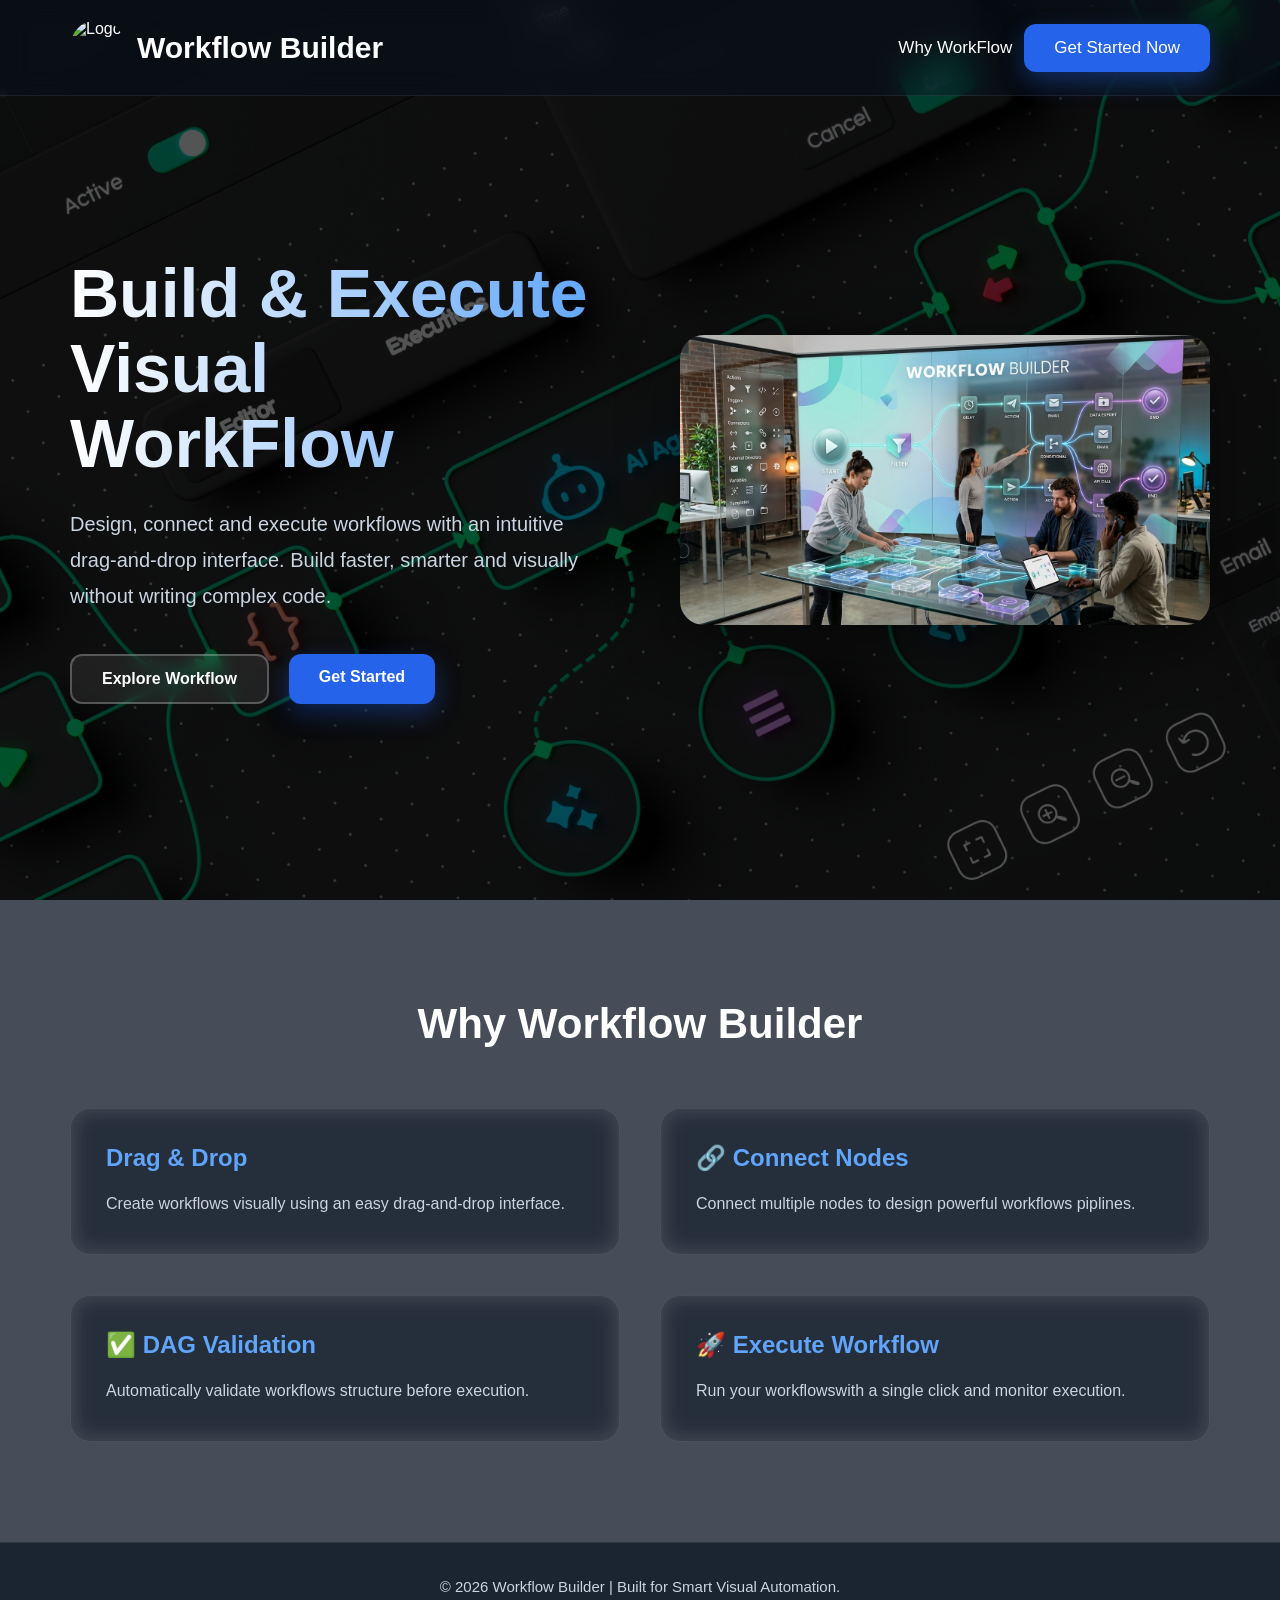
==== home.html @ 84e4da67 "Initial Workflow Builder Assessment" ====
<!DOCTYPE html>
<html lang="en">
<head>
    <meta charset="UTF-8">
    <meta name="viewport" content="width=device-width, initial-scale=1.0">
        <link rel="stylesheet" href="home.css">

    <title>Document</title>
</head>
<body>
    
     <!-- ================= Header ================= -->

<header>

    <div class="brand">

      <img  class="logo"  src="https://encrypted-tbn0.gstatic.com/images?q=tbn:ANd9GcR5YEMVO-rqgr2auzBezqTxSIRI5063aEpB6lmr_4ueyg&s=10" alt="Logo">
      <h2>Workflow Builder</h2>

    </div>

    <nav class="navbar">

        <a href="#why-workflow">Why WorkFlow</a>
        <a href="index.html" class="start-btn">
            Get Started Now
        </a>
    </nav>

</header>

    <!-- ================= Hero Section ================= -->

<section class="hero">

    <div class="hero-content">

        <h1>
            Build & Execute <br>
            Visual WorkFlow
        </h1>

        <p>
            Design, connect and execute workflows with an intuitive
            drag-and-drop interface. Build faster, smarter and
            visually without writing complex code.
        </p>

        <div class="hero-buttons">

            <a href="#why-workflow" class="explore-btn">
                Explore Workflow
            </a>

            <a href="index.html" class="start-btn">
                Get Started
            </a>

        </div>

    </div>

    <div class="hero-image">

        <img src="assets/new.png" alt="hero">

    </div>
</section>

    <!-- ================= Why Workflow ================= -->

<section id="why-workflow">

    <h2>Why Workflow Builder</h2>

    <div class="features">

        <div class="feature-card">
            <h3>Drag & Drop</h3>

            <p>
                Create workflows visually using an easy drag-and-drop interface.
            </p>

        </div>
        
        <div class="feature-card">
            <h3>🔗 Connect Nodes</h3>

            <p>
                Connect multiple nodes to design powerful workflows piplines.
            </p>

        </div>

        <div class="feature-card">
            <h3>✅ DAG Validation</h3>
            
            <p>
                Automatically validate workflows structure before execution.     
            </p>
        </div>

        <div class="feature-card">
            <h3>🚀 Execute Workflow</h3>
            <p>
                Run your workflowswith a single click and monitor execution.
            </p>
        </div>
    </div>

</section>

    <!-- ================= Footer ================= -->

<footer>
    <p>
      © 2026 Workflow Builder | Built for Smart Visual Automation.
    </p>
</footer>

</body>
</html>
---- home.css ----
/* ================= Reset ================= */

*{

    margin: 0;
    padding: 0;
    box-sizing: border-box;

}
html{

    scroll-behavior: smooth;
    
}

/* ================= Body ================= */

body{

    min-height: 100vh;
    font-family: Arial, Helvetica, sans-serif;
    
    color: white;

    background: linear-gradient(rgba(0,0,0,.65), rgba(0,0,0,.65)),
    url(assets/Hero.jpeg);

    background-size: cover;
    background-position: center;
    background-repeat: no-repeat;
    background-attachment: fixed;

}
/* ================= Header ================= */

header{

    display: flex;
    justify-content: space-between;
    align-items: center;

    padding: 20px 70px;

    position: fixed;

    width: 100%;

    top: 0;
    left: 0;

    z-index: 1000;

    background: rgba(8,18,32,0.45);

    backdrop-filter: blur(15px);
    -webkit-backdrop-filter: blur(15px);

    border-bottom: 1px solid rgba(255,255,255,.08);


}


/* ================= Brand ================= */

.brand{

    display: flex;
    align-items: center;
    gap: 12px;

}

.logo{

    width: 55px;
    height: 55px;

    border-radius: 50%;

    object-fit: cover;

}

.brand h2{

    font-size: 30px;
    font-weight: 700;
    color: white;

}

/* ================= Navigation ================= */

.navbar{

    display: flex;
    align-items: center;
    gap: 12px;

}

.navbar a{

    text-decoration: none;

    color: white;

    font-size: 17px;

    font-weight: 500;

    transition: .3s;

}

.navbar a:hover{

    color: #60A5FA;
}


/* ================= Buttons ================= */

.start-btn,
.explore-btn{

    display: inline-block;
    padding: 14px 30px;
    border-radius: 12px;
    text-decoration: none;
    font-size: 16px;
    font-weight: 600;
    transition: all .3s ease;

}
.start-btn{

    background: #2563EB;

    color: white;

    box-shadow: 0 10px 25px rgba(37,99,235,.35);
   
}

.start-btn:hover{

    background: #1D4ED8;

    transform: translateY(-3px);

}

.explore-btn{

    border: 2px solid rgba(255,255,255,.25);

    color: white;

    background: rgba(255,255,255,.08);

    backdrop-filter: blur(8px);

}

.explore-btn:hover{

    background: rgba(255,255,255,.15);

    border-color: rgba(255,255,255,.45);

    transform: translateY(-3px);

}


/* ================= Hero Section ================= */

.hero{

    min-height: 100vh;

    display: flex;

    justify-content: space-between;

    align-items: center;

    padding: 120px 70px 60px;

    gap: 80px;

}

.hero-content{

    flex: 1;
    max-width: 650px;
}

.hero-content h1{

    font-size: 68px;

    font-weight: 800;

    line-height: 1.1;

    margin-bottom: 25px;

    background: linear-gradient(to right, #FFFFFF, #60A5FA);

    -webkit-background-clip:text;

    -webkit-text-fill-color:transparent;

}

.hero-content p{

    max-width: 600px;

    font-size: 20px;

    line-height: 1.8;

    color: #CBD5E1;

    margin-bottom: 40px;

}

.hero-buttons{

    display: flex;

    gap: 20px;

}

/* ================= Hero Image ================= */


.hero-image{

    flex: 1;

    display: flex;

    justify-content: center;

    align-items: center;

}

.hero-image img{

    width: 100%;

    max-width: 580px;

    border-radius: 24px;

    box-shadow: 0 20px 60px rgba(0,0,0,.45);

    transition: .4s;

}

.hero-image img:hover{

    transform: translateY(-10px) scale(1.03);

}
/* ================= Why Workflow ================= */

#why-workflow{

    padding: 100px 70px;

    background: rgba(8,18,32,.75);

    backdrop-filter: blur(10px);

}

#why-workflow h2{

    text-align: center;

    font-size: 42px;

    margin-bottom: 60px;
}

.features{

    display: grid;

    grid-template-columns: repeat(2,1fr);

    gap: 40pX;

}

.feature-card{

    background: rgba(255,255,255,.06);

    border: 1px solid rgba(255,255,255,.08);

    border-radius: 20px;

    padding: 35px;

    backdrop-filter: blur(12px);

    transition: all .35s ease;

    cursor: pointer;

}

.feature-card:hover{

    transform: translateY(-12px);

    background: rgba(37,99,255,.12);

    box-shadow: 0 20px 40px rgba(37,99,235,.25);

}

.feature-card h3{

    font-size: 24px;

    margin-bottom: 18px;

    color: #60A5FA;

}

.feature-card p{

    color: #CBD5E1;

    line-height: 1.8;

    font-size: 16px;

}
/* ================= Feature Cards ================= */

/* ================= Footer ================= */

footer{

    text-align: center;

    padding: 35px;

    background: rgba(8,18,32,.92);

    border-top: 1px solid rgba(255,255,255,.08);
    
}

footer p{

    color: #CBD5E1;

    font-size: 15px;

}
/* ================= Responsive ================= */
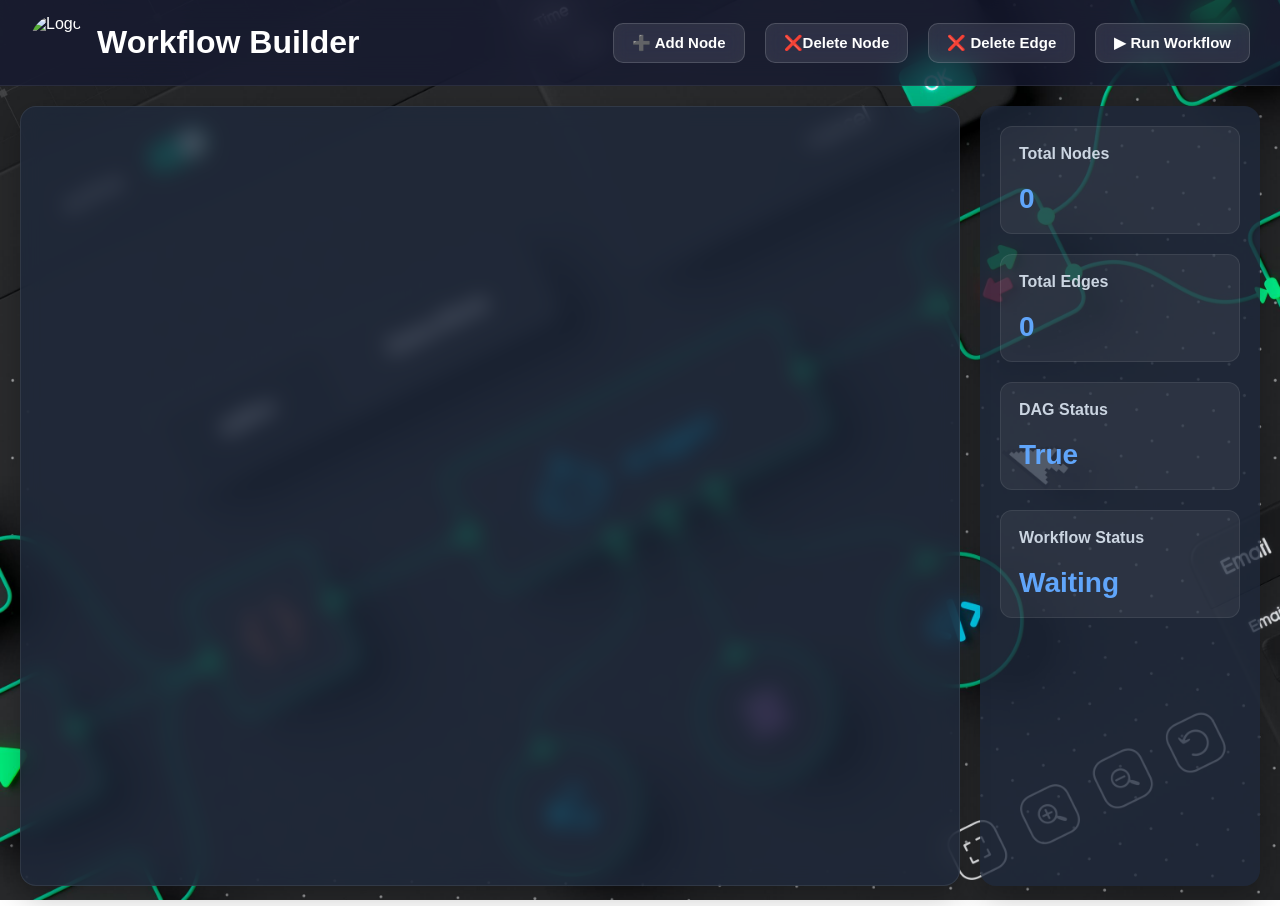
==== commit 84c6c4be: "Set workflow builder as homepage" ====
--- a/home.html
+++ b/home.html
@@ -3,122 +3,86 @@
 <head>
     <meta charset="UTF-8">
     <meta name="viewport" content="width=device-width, initial-scale=1.0">
-        <link rel="stylesheet" href="home.css">
 
-    <title>Document</title>
+    <link rel="stylesheet" href="style.css">
+
+    <title>WorkFlow Builder</title>
 </head>
+
+
 <body>
-    
-     <!-- ================= Header ================= -->
 
-<header>
+    <!-- ================= Header Section ================= -->
+
+  <header>
 
     <div class="brand">
-
-      <img  class="logo"  src="https://encrypted-tbn0.gstatic.com/images?q=tbn:ANd9GcR5YEMVO-rqgr2auzBezqTxSIRI5063aEpB6lmr_4ueyg&s=10" alt="Logo">
-      <h2>Workflow Builder</h2>
+        
+    <img  class="logo"  src="https://encrypted-tbn0.gstatic.com/images?q=tbn:ANd9GcR5YEMVO-rqgr2auzBezqTxSIRI5063aEpB6lmr_4ueyg&s=10" alt="Logo">
+    <h1>Workflow Builder</h1>
 
     </div>
 
-    <nav class="navbar">
+    <div class="toolbar">
 
-        <a href="#why-workflow">Why WorkFlow</a>
-        <a href="index.html" class="start-btn">
-            Get Started Now
-        </a>
-    </nav>
+    <button class="btn" id="add-node-btn">
+        ➕ Add Node
+    </button>
+    <button class="btn" id="delete-node-btn">
+        ❌Delete Node
+    </button>
+    <button class="btn"id="delete-edge-btn">
+        ❌ Delete Edge
+    </button>
+    <button class="btn" id="run-workflow-btn">
+        ▶ Run Workflow
+     </button>
 
-</header>
+    </div>
+    
+  </header> 
 
-    <!-- ================= Hero Section ================= -->
+  <!-- ================= Main Section ================= -->
 
-<section class="hero">
+  <main class="main-content">
 
-    <div class="hero-content">
+    <div id="workflow-canvas">
 
-        <h1>
-            Build & Execute <br>
-            Visual WorkFlow
-        </h1>
+    <svg id="connections"></svg>
 
-        <p>
-            Design, connect and execute workflows with an intuitive
-            drag-and-drop interface. Build faster, smarter and
-            visually without writing complex code.
-        </p>
+    </div>
 
-        <div class="hero-buttons">
 
-            <a href="#why-workflow" class="explore-btn">
-                Explore Workflow
-            </a>
+    <!-- ================= Status Panel ================= -->
 
-            <a href="index.html" class="start-btn">
-                Get Started
-            </a>
+    <div id="status-panel">
 
+        <div class="status-card">
+            <h3>Total Nodes</h3>
+            <span id="node-count">0</span>
+        </div>
+
+        <div class="status-card">
+            <h3>Total Edges</h3>
+            <span id="edge-count">0</span>
+        </div>
+
+        <div class="status-card">
+            <h3>DAG Status</h3>
+            <span id="dag-status">True</span>
+        </div>
+
+        <div class="status-card">
+        <h3>Workflow Status</h3>
+        <span id="workflow-status">Waiting</span>
         </div>
 
     </div>
 
-    <div class="hero-image">
+     </main>
 
-        <img src="assets/new.png" alt="hero">
+     <script src="script.js"></script>
 
-    </div>
-</section>
-
-    <!-- ================= Why Workflow ================= -->
-
-<section id="why-workflow">
-
-    <h2>Why Workflow Builder</h2>
-
-    <div class="features">
-
-        <div class="feature-card">
-            <h3>Drag & Drop</h3>
-
-            <p>
-                Create workflows visually using an easy drag-and-drop interface.
-            </p>
-
-        </div>
-        
-        <div class="feature-card">
-            <h3>🔗 Connect Nodes</h3>
-
-            <p>
-                Connect multiple nodes to design powerful workflows piplines.
-            </p>
-
-        </div>
-
-        <div class="feature-card">
-            <h3>✅ DAG Validation</h3>
-            
-            <p>
-                Automatically validate workflows structure before execution.     
-            </p>
-        </div>
-
-        <div class="feature-card">
-            <h3>🚀 Execute Workflow</h3>
-            <p>
-                Run your workflowswith a single click and monitor execution.
-            </p>
-        </div>
-    </div>
-
-</section>
-
-    <!-- ================= Footer ================= -->
-
-<footer>
-    <p>
-      © 2026 Workflow Builder | Built for Smart Visual Automation.
-    </p>
-</footer>
 
 </body>
 </html>
--- a/style.css
+++ b/style.css
@@ -0,0 +1,268 @@
+/* Reset */
+
+
+*{
+    margin: 0;
+    padding: 0;
+    box-sizing: border-box;
+
+}
+
+/* Body */
+
+body{
+
+    min-height: 100vh;
+    font-family: Arial, Helvetica, sans-serif;
+    color:  white;;
+    overflow-x: hidden;
+
+
+    background-image: url(assets/Hero.jpeg);
+    background-size: cover;
+    background-position: center;
+    background-repeat: no-repeat;
+    background-attachment: fixed;
+
+}
+
+/* Header */
+header{
+
+    display: flex;
+    justify-content: space-between;
+    align-items: center;
+
+    padding: 15px 30px;
+
+    background: rgba(20, 25, 50, 0.70);
+
+    backdrop-filter: blur(15px);
+    -webkit-backdrop-filter: blur(15px);
+
+    border-bottom: 1px solid rgba(255, 255,255,0.08);
+}
+
+
+/* Brand */
+
+.brand{
+
+    display: flex;
+    align-items: center;
+    gap: 12px;
+
+}
+.logo{
+
+   width: 55px;
+    height: 55px;
+
+    border-radius: 50%;
+
+    object-fit: cover;
+
+}
+
+
+/* Toolbar */
+
+.toolbar{
+
+    display: flex;
+    align-items: center;
+    gap: 20px;
+}
+
+
+/* Buttons */
+
+.btn{
+
+    padding: 10px 18px;
+    
+    background: rgba(255,255,255,0.10);
+
+    color: white;
+    border: 1px solid rgba(255,255,255,0.15);
+    border-radius: 10px;
+    cursor: pointer;
+    font-size: 15px;
+    font-weight: 600;
+
+    backdrop-filter: blur(8px);
+    -webkit-backdrop-filter: blur(8px);
+
+    transition: all .3s ease;
+
+}
+.btn:hover{
+
+    background: rgba(255,255,255,0.18);
+    border: 1px solid rgba(255,255,255,0.25);
+    transform: translateY(-3px);
+    box-shadow: 0 10px 20px rgba(37,99,235,.35);
+
+}
+
+
+/* Main */
+
+.main-content{
+
+    display: flex;
+    gap: 20px;
+    padding: 20px;
+
+}
+/* Workflow Canvas */
+
+#workflow-canvas{
+
+    flex: 1;
+    min-height: calc(100vh - 120px);
+
+    position: relative;
+    overflow: hidden;
+    
+    background:  rgba(30,41,59,0.80);
+
+
+    backdrop-filter: blur(10px);
+    -webkit-backdrop-filter: blur(10px);
+
+    border-radius: 16px;
+    border: 1px solid rgba(255,255,255,0.08);
+    box-shadow: 0 10px 30px rgba(0,0,0,0.25);
+
+}
+
+#connections{
+
+    position: absolute;
+    top: 0;
+    left: 0;
+    width: 100%;
+    height: 100%;
+    pointer-events: auto;
+
+    z-index: 1;
+    overflow: visible;
+
+}
+
+line{
+
+    pointer-events: stroke;
+    cursor: pointer;
+
+}
+.node{
+
+    position: absolute;
+    z-index: 2;
+    width: 160px;
+    height: 80px;
+    background: #1E293B;
+    border: 2px solid #2563EB;
+    border-radius: 12px;
+    color: white;
+    cursor: move;
+    box-shadow: 0 8px 20px rgba(0,0,0,.35);
+    transition: .3s;
+
+}
+.node:hover{
+
+    transform: scale(1.03);
+    border-color: #60A5FA;
+}
+
+.node-header{
+
+    height: 42px;
+    display: flex;
+    justify-content: center;
+    align-items: center;
+    font-size: 16px;
+    font-weight: bold;
+    border-bottom: 1px solid rgba(255,255,255,.08);
+
+}
+
+.node-input{
+
+    position: absolute;
+    left: -8px;
+    top: 50%;
+    transform: translateY(-50%);
+    width: 16px;
+    height: 16px;
+    background: #10B981;
+    border-radius: 50%;
+    border: 2px solid white;
+}
+
+.node-output{
+
+    position: absolute;
+    right: -8px;
+    top: 50%;
+    transform: translateY(-50%);
+    width: 16px;
+    height: 16px;
+    background: #EF4444;
+    border-radius: 50%;
+    border: 2px solid white;
+
+}
+
+/* Status Panel */
+#status-panel{
+
+    width: 280px;
+    background: rgba(30,41,59,.8);
+    border-radius: 16px;
+    padding: 20px;
+    box-shadow: 0 10px 30px rgba(0,0,0,.25);
+
+}
+
+.status-card{
+
+    background: rgba(255,255,255,0.06);
+    border: 1px solid rgba(255,255,255,0.08);
+    border-radius: 12px;
+
+    padding: 18px;
+
+    display: flex;
+    flex-direction: column;
+    gap: 20px;
+
+
+}
+.status-card h3{
+
+    font-size: 16px;
+    font-weight: 600;
+    color: #CBD5E1;
+    
+}
+
+.status-card span{
+
+    font-size: 28px;
+    font-weight: bold;
+    color: #60A5FA;
+}
+.status-card{
+
+    margin-bottom: 20px;
+
+}
+
+/* Responsive */
+
+
+ 
